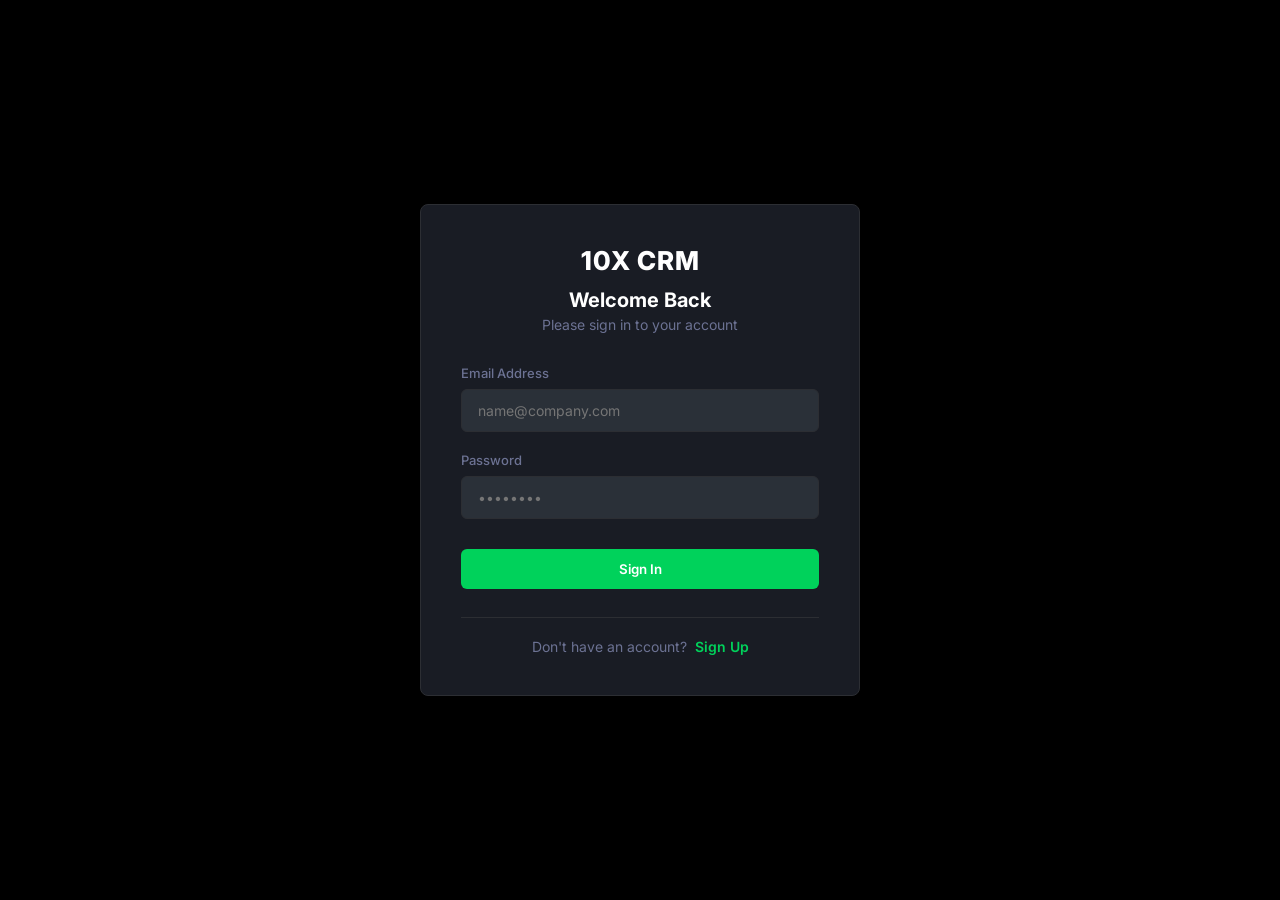
==== index.html @ eea96eb8 "feat: initial commit with CRM structure, sessionStorage auth, and settings" ====
<!DOCTYPE html>
<html lang="en" data-theme="dark">

<head>
    <meta charset="UTF-8">
    <meta name="viewport" content="width=device-width, initial-scale=1.0">
    <title>10X CRM - Login</title>
    <link rel="stylesheet" href="css/style.css">
</head>

<body>
    <div class="auth-container">
        <div class="auth-card">
            <div class="auth-header">
                <div class="logo-text">10X CRM</div>
                <h1 class="auth-title">Welcome Back</h1>
                <p class="auth-subtitle">Please sign in to your account</p>
            </div>
            <form id="form-signin">
                <div class="form-group">
                    <label>Email Address</label>
                    <input id="signinEmail" type="email" class="form-control" placeholder="name@company.com" required>
                </div>
                <div class="form-group">
                    <label>Password</label>
                    <input id="signinPassword" type="password" class="form-control" placeholder="••••••••" required>
                </div>
                <button type="submit" class="btn-primary">Sign In</button>
            </form>
            <div class="auth-footer">
                Don't have an account? <a href="signup.html">Sign Up</a>
            </div>
        </div>
    </div>
    <script src="js/storage.js"></script>
    <script src="js/auth.js"></script>
</body>

</html>
---- css/style.css ----
@import url("https://fonts.googleapis.com/css2?family=Inter:wght@300;400;500;600;700&display=swap");

/* Dark Theme (Corona Admin Inspired) */
:root[data-theme="dark"] {
  --bg-main: #000000;
  --bg-card: #191c24;
  --bg-sidebar: #111317;
  --bg-active-nav: #0f1015;
  --border-color: #2c2e33;
  --text-primary: #ffffff;
  --text-secondary: #6c7293;
  --accent-color: #00d25b;
  --accent-hover: #00b34d;
  --input-bg: #2a3038;
  --shadow: 0 5px 10px rgba(0, 0, 0, 0.5);

  --status-lead: #0976a5;
  --status-contacted: #ffab00;
  --status-won: #00d25b;
  --status-lost: #fc424a;
}
.flex {
  display: flex;
}
.flex-group {
  display: flex;
  justify-content: space-between;
}
/* Light Theme (Linear & Stripe Inspired) */
:root[data-theme="light"] {
  --bg-main: #f8fafc;
  --bg-card: #ffffff;
  --bg-sidebar: #ffffff;
  --bg-active-nav: #e0e7ff; /* ღია იასამნისფერი აქტიური ნავიგაციისთვის */
  --border-color: #e2e8f0;
  --text-primary: #0f172a;
  --text-secondary: #64748b;
  --accent-color: #4f46e5; /* Linear/Stripe style indigo */
  --accent-hover: #4338ca;
  --input-bg: #f1f5f9;
  --shadow: 0 4px 6px -1px rgba(0, 0, 0, 0.05);

  --status-lead: #2563eb;
  --status-contacted: #d97706;
  --status-won: #10b981;
  --status-lost: #ef4444;
}

* {
  margin: 0;
  padding: 0;
  box-sizing: border-box;
  font-family: "Inter", sans-serif;
  transition:
    background-color 0.2s,
    color 0.2s,
    border-color 0.2s;
}

body {
  background-color: var(--bg-main);
  color: var(--text-primary);
  min-height: 100vh;
}

/* Auth Layout */
.auth-container {
  display: flex;
  justify-content: center;
  align-items: center;
  min-height: 100vh;
  padding: 20px;
}

.auth-card {
  background-color: var(--bg-card);
  border: 1px solid var(--border-color);
  border-radius: 8px;
  padding: 40px;
  width: 100%;
  max-width: 440px;
  box-shadow: var(--shadow);
}

.auth-header {
  text-align: center;
  margin-bottom: 32px;
}

.logo-text {
  font-size: 26px;
  font-weight: 800;
  letter-spacing: 1px;
  color: var(--text-primary);
  display: inline-block;
  cursor: default;
}

.auth-title {
  font-size: 20px;
  margin-top: 12px;
  color: var(--text-primary);
}

.auth-subtitle {
  font-size: 14px;
  color: var(--text-secondary);
  margin-top: 4px;
}

.form-group {
  margin-bottom: 20px;
}

#themeSelect {
  width: 150px;
}

.form-group label {
  display: block;
  font-size: 13px;
  font-weight: 500;
  color: var(--text-secondary);
  margin-bottom: 8px;
}

.form-control {
  width: 100%;
  padding: 12px 16px;
  background-color: var(--input-bg);
  border: 1px solid var(--border-color);
  border-radius: 6px;
  color: var(--text-primary);
  font-size: 14px;
  outline: none;
}

.form-control:focus {
  border-color: var(--accent-color);
}
.form-control:focus::placeholder{
  opacity: 0;
}

.btn-primary {
  width: 100%;
  padding: 12px;
  background-color: var(--accent-color);
  color: white;
  border: none;
  border-radius: 6px;
  font-weight: 600;
  cursor: pointer;
  margin-top: 10px;
}

.btn-primary:hover {
  background-color: var(--accent-hover);
}

.btn-auto-width {
  width: auto;
  padding: 10px 20px;
}

.auth-footer {
  text-align: center;
  margin-top: 28px;
  padding-top: 20px;
  border-top: 1px solid var(--border-color);
  font-size: 14px;
  color: var(--text-secondary);
  display: flex;
  align-items: center;
  justify-content: center;
  gap: 8px;
}

.auth-footer a {
  color: var(--accent-color);
  text-decoration: none;
  font-weight: 600;
}

.auth-footer a:hover {
  text-decoration: underline;
}

.error-text {
  color: var(--status-lost);
  font-size: 12px;
  margin-top: 6px;
  display: none;
}

/* App Layout */
.app-container {
  display: flex;
  min-height: 100vh;
}

.sidebar {
  width: 250px;
  background-color: var(--bg-sidebar);
  border-right: 1px solid var(--border-color);
  padding: 24px 16px;
  display: flex;
  flex-direction: column;
  justify-content: space-between;
}

.sidebar-nav {
  display: flex;
  flex-direction: column;
  gap: 8px;
  margin-top: 32px;
}

.nav-link {
  display: flex;
  align-items: center;
  gap: 12px;
  padding: 12px 16px;
  color: var(--text-secondary);
  text-decoration: none;
  border-radius: 6px;
  font-weight: 500;
}

/* Navigation Light / Dark fix */
.nav-link:hover,
.nav-link.active {
  background-color: var(--bg-active-nav);
  color: var(--accent-color);
  border-left: 3px solid var(--accent-color);
  font-weight: 600;
  padding: 12px 13px;
}

.sidebar-bottom {
  display: flex;
  flex-direction: column;
  gap: 12px;
  border-top: 1px solid var(--border-color);
  padding-top: 16px;
}

.theme-btn {
  display: flex;
  align-items: center;
  gap: 12px;
  padding: 10px 16px;
  background: var(--input-bg);
  border: 1px solid var(--border-color);
  color: var(--text-primary);
  cursor: pointer;
  width: 100%;
  border-radius: 6px;
  font-size: 14px;
}

.logout-btn {
  justify-content: center;
  gap: 8px;
  padding: 12px 18px;
  color: var(--status-lost);
  text-decoration: none;
  border-radius: 6px;
  font-weight: 600;
  transition: all 0.2s ease;
}

.logout-btn:hover {
  color: rgb(255, 0, 0);
}

.settings-btn {
  padding: 12px 18px;
  text-decoration: none;
  color: var(--text-secondary);
}
.settings-btn:hover {
  color: var(--accent-color);
}
.settings-btn.active {
  color: var(--accent-color);
}

.main-content {
  flex: 1;
  padding: 32px;
  overflow-y: auto;
}

.page-header {
  display: flex;
  justify-content: space-between;
  align-items: center;
  margin-bottom: 32px;
}

.clock-display {
  font-size: 16px;
  font-weight: 600;
  color: var(--text-secondary);
}

.stats-grid {
  display: grid;
  grid-template-columns: repeat(auto-fit, minmax(200px, 1fr));
  gap: 20px;
  margin-bottom: 32px;
}

.stat-card {
  background-color: var(--bg-card);
  border: 1px solid var(--border-color);
  padding: 20px;
  border-radius: 8px;
  box-shadow: var(--shadow);
}

.stat-title {
  font-size: 13px;
  color: var(--text-secondary);
}

.stat-value {
  font-size: 24px;
  font-weight: 700;
  margin-top: 8px;
}

.section-title {
  margin-bottom: 16px;
}

.pipeline-grid {
  display: grid;
  grid-template-columns: repeat(4, 1fr);
  gap: 16px;
  margin-bottom: 32px;
}

.pipeline-card {
  background-color: var(--bg-card);
  border: 1px solid var(--border-color);
  padding: 16px;
  border-radius: 8px;
}

.border-lead {
  border-top: 3px solid var(--status-lead);
}
.border-contacted {
  border-top: 3px solid var(--status-contacted);
}
.border-won {
  border-top: 3px solid var(--status-won);
}
.border-lost {
  border-top: 3px solid var(--status-lost);
}

.table-container {
  background-color: var(--bg-card);
  border: 1px solid var(--border-color);
  border-radius: 8px;
  overflow: hidden;
}

table {
  width: 100%;
  border-collapse: collapse;
  text-align: left;
}

th,
td {
  padding: 16px;
  border-bottom: 1px solid var(--border-color);
  font-size: 14px;
}

th {
  color: var(--text-secondary);
  font-weight: 500;
  background-color: var(--input-bg);
}

.badge {
  padding: 4px 10px;
  border-radius: 4px;
  font-size: 12px;
  font-weight: 600;
  text-transform: lowercase;
}

.badge-lead {
  background: rgba(9, 118, 165, 0.15);
  color: var(--status-lead);
}
.badge-contacted {
  background: rgba(255, 171, 0, 0.15);
  color: var(--status-contacted);
}
.badge-won {
  background: rgba(0, 210, 91, 0.15);
  color: var(--status-won);
}
.badge-lost {
  background: rgba(252, 66, 74, 0.15);
  color: var(--status-lost);
}

/* Clients Controls */
.controls-bar {
  display: flex;
  gap: 16px;
  margin-bottom: 24px;
}

.search-input {
  max-width: 300px;
}

.filter-select {
  max-width: 180px;
}

.action-btn {
  background: none;
  border: none;
  cursor: pointer;
}

.action-edit {
  color: var(--accent-color);
}

.action-delete {
  color: var(--status-lost);
  margin-left: 8px;
}

/* Profile Grid */
.profile-grid {
  display: grid;
  grid-template-columns: repeat(auto-fit, minmax(300px, 1fr));
  gap: 32px;
}
.profile-info {
  width: 582px;
}

/* Modal */
.modal {
  display: none;
  position: fixed;
  top: 0;
  left: 0;
  width: 100%;
  height: 100%;
  background: rgba(0, 0, 0, 0.7);
  justify-content: center;
  align-items: center;
}

.modal-content {
  background: var(--bg-card);
  border: 1px solid var(--border-color);
  padding: 24px;
  border-radius: 8px;
  width: 100%;
  max-width: 500px;
}
.Setting-page {
  width: 582px;
}
.theme-card {
  display: flex;
}
.toggle-theme {
  margin-bottom: 30px;
}
.toggle-theme h3 {
  margin-bottom: 0;
  padding-top: 10px;
}
.toggle-theme-control {
  display: flex;
  justify-content: space-between;
  width: 70%;
  margin-bottom: 0;
}
.toggle-theme-control label {
  margin: 0;
  padding-top: 15px;
}
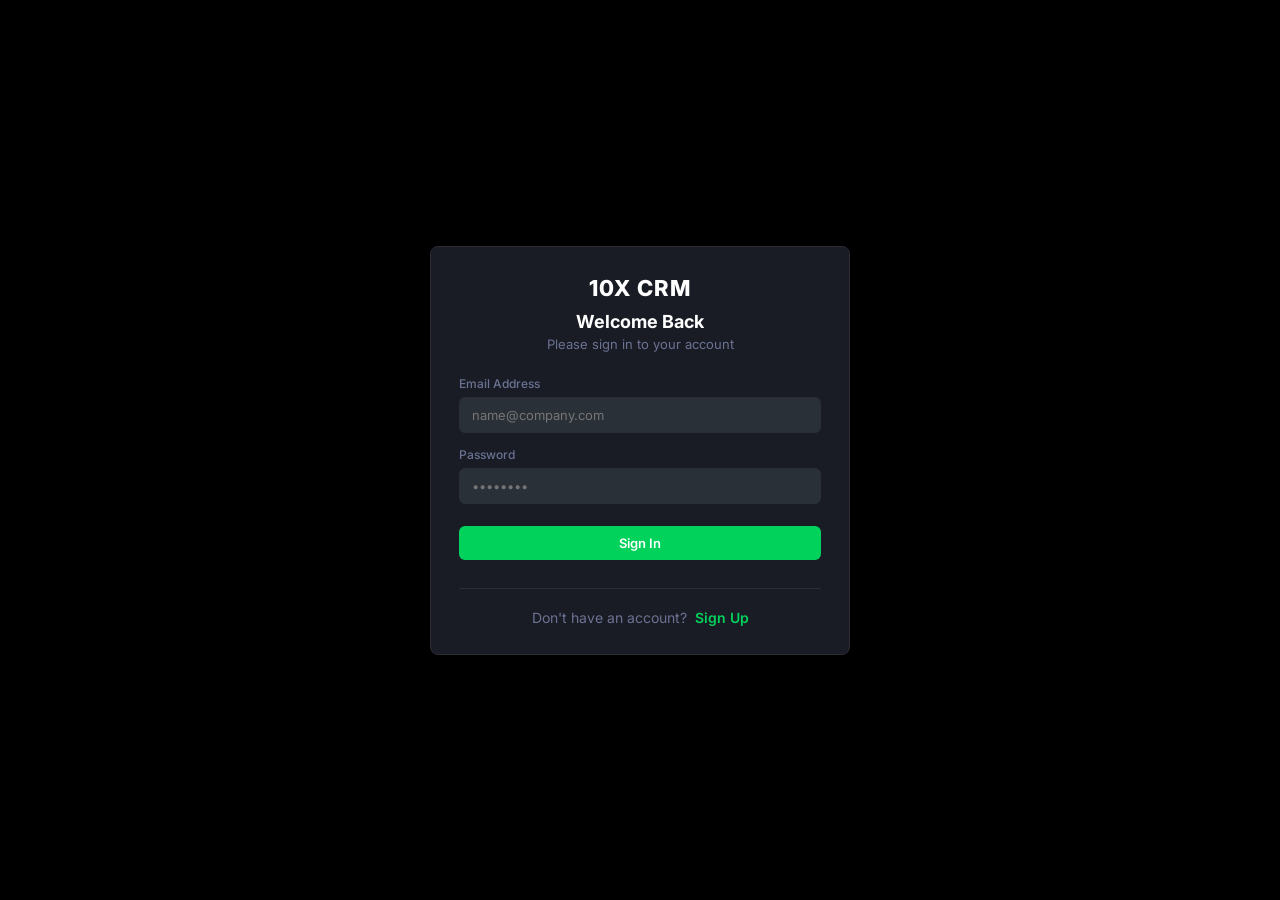
==== commit 711ad5d8: "feat: inline validation errors, password complexity & login alert modal" ====
--- a/index.html
+++ b/index.html
@@ -12,18 +12,20 @@
     <div class="auth-container">
         <div class="auth-card">
             <div class="auth-header">
-                <div class="logo-text">10X CRM</div>
+                <a href="dashboard.html" class="logo-text">10X CRM</a>
                 <h1 class="auth-title">Welcome Back</h1>
                 <p class="auth-subtitle">Please sign in to your account</p>
             </div>
-            <form id="form-signin">
+            <form id="form-signin" novalidate>
                 <div class="form-group">
                     <label>Email Address</label>
-                    <input id="signinEmail" type="email" class="form-control" placeholder="name@company.com" required>
+                    <input id="signinEmail" type="email" class="form-control" placeholder="name@company.com">
+                    <small id="signinEmailError" class="field-error-msg"></small>
                 </div>
                 <div class="form-group">
                     <label>Password</label>
-                    <input id="signinPassword" type="password" class="form-control" placeholder="••••••••" required>
+                    <input id="signinPassword" type="password" class="form-control" placeholder="••••••••">
+                    <small id="signinPasswordError" class="field-error-msg"></small>
                 </div>
                 <button type="submit" class="btn-primary">Sign In</button>
             </form>
@@ -32,6 +34,21 @@
             </div>
         </div>
     </div>
+
+    <!-- Custom Alert Modal -->
+    <div class="modal" id="appAlertModal">
+        <div class="modal-content">
+            <div class="modal-header">
+                <h3 class="section-title" id="alertModalTitle">Notification</h3>
+                <button type="button" class="modal-close-btn" onclick="closeAlertModal()">✖</button>
+            </div>
+            <p class="modal-message" id="alertModalMessage"></p>
+            <div class="modal-actions">
+                <button type="button" class="btn-primary btn-auto-width" onclick="closeAlertModal()">OK</button>
+            </div>
+        </div>
+    </div>
+
     <script src="js/storage.js"></script>
     <script src="js/auth.js"></script>
 </body>
--- a/css/style.css
+++ b/css/style.css
@@ -57,10 +57,27 @@
     border-color 0.2s;
 }
 
+/* Custom Scrollbars (No third party libraries) */
+::-webkit-scrollbar {
+  width: 6px;
+  height: 6px;
+}
+::-webkit-scrollbar-track {
+  background: var(--bg-main);
+}
+::-webkit-scrollbar-thumb {
+  background: var(--border-color);
+  border-radius: 3px;
+}
+::-webkit-scrollbar-thumb:hover {
+  background: var(--text-secondary);
+}
+
 body {
   background-color: var(--bg-main);
   color: var(--text-primary);
   min-height: 100vh;
+  overflow-x: hidden;
 }
 
 /* Auth Layout */
@@ -76,19 +93,19 @@
   background-color: var(--bg-card);
   border: 1px solid var(--border-color);
   border-radius: 8px;
-  padding: 40px;
+  padding: 28px;
   width: 100%;
-  max-width: 440px;
+  max-width: 420px;
   box-shadow: var(--shadow);
 }
 
 .auth-header {
   text-align: center;
-  margin-bottom: 32px;
+  margin-bottom: 24px;
 }
 
 .logo-text {
-  font-size: 26px;
+  font-size: 22px;
   font-weight: 800;
   letter-spacing: 1px;
   color: var(--text-primary);
@@ -97,61 +114,62 @@
 }
 
 .auth-title {
-  font-size: 20px;
-  margin-top: 12px;
+  font-size: 18px;
+  margin-top: 10px;
   color: var(--text-primary);
 }
 
 .auth-subtitle {
-  font-size: 14px;
+  font-size: 13px;
   color: var(--text-secondary);
   margin-top: 4px;
 }
 
 .form-group {
-  margin-bottom: 20px;
+  margin-bottom: 14px;
 }
 
 #themeSelect {
-  width: 150px;
+  width: 140px;
 }
 
 .form-group label {
   display: block;
-  font-size: 13px;
+  font-size: 12px;
   font-weight: 500;
   color: var(--text-secondary);
-  margin-bottom: 8px;
+  margin-bottom: 6px;
 }
 
 .form-control {
   width: 100%;
-  padding: 12px 16px;
+  padding: 9px 12px;
   background-color: var(--input-bg);
   border: 1px solid var(--border-color);
   border-radius: 6px;
   color: var(--text-primary);
-  font-size: 14px;
+  font-size: 13px;
   outline: none;
 }
 
 .form-control:focus {
   border-color: var(--accent-color);
 }
-.form-control:focus::placeholder{
+.form-control:focus::placeholder {
   opacity: 0;
 }
 
 .btn-primary {
   width: 100%;
-  padding: 12px;
+  padding: 9px 14px;
   background-color: var(--accent-color);
   color: white;
   border: none;
   border-radius: 6px;
   font-weight: 600;
-  cursor: pointer;
-  margin-top: 10px;
+  font-size: 13px;
+  cursor: pointer;
+  margin-top: 8px;
 }
 
 .btn-primary:hover {
@@ -186,6 +204,31 @@
   text-decoration: underline;
 }
 
+.form-control.input-error {
+  border-color: var(--status-lost) !important;
+  background-color: rgba(252, 66, 74, 0.06);
+}
+
+.field-error-msg {
+  color: var(--status-lost);
+  font-size: 12px;
+  font-weight: 500;
+  margin-top: 5px;
+  display: none;
+  align-items: center;
+  gap: 4px;
+  line-height: 1.3;
+}
+
+.field-error-msg.visible {
+  display: flex;
+}
+
+.field-error-msg::before {
+  content: "⚠️";
+  font-size: 11px;
+}
+
 .error-text {
   color: var(--status-lost);
   font-size: 12px;
@@ -200,10 +243,10 @@
 }
 
 .sidebar {
-  width: 250px;
+  width: 215px;
   background-color: var(--bg-sidebar);
   border-right: 1px solid var(--border-color);
-  padding: 24px 16px;
+  padding: 18px 12px;
   display: flex;
   flex-direction: column;
   justify-content: space-between;
@@ -212,19 +255,20 @@
 .sidebar-nav {
   display: flex;
   flex-direction: column;
-  gap: 8px;
-  margin-top: 32px;
+  gap: 6px;
+  margin-top: 24px;
 }
 
 .nav-link {
   display: flex;
   align-items: center;
-  gap: 12px;
-  padding: 12px 16px;
+  gap: 10px;
+  padding: 9px 12px;
   color: var(--text-secondary);
   text-decoration: none;
   border-radius: 6px;
   font-weight: 500;
+  font-size: 13px;
 }
 
 /* Navigation Light / Dark fix */
@@ -234,7 +278,37 @@
   color: var(--accent-color);
   border-left: 3px solid var(--accent-color);
   font-weight: 600;
-  padding: 12px 13px;
+  padding: 9px 10px;
+}
+
+/* Sidebar Live Clock */
+.sidebar-clock {
+  margin-top: auto;
+  margin-bottom: 12px;
+  padding: 10px 14px;
+  background-color: var(--input-bg);
+  border: 1px solid var(--border-color);
+  border-radius: 8px;
+  display: flex;
+  align-items: center;
+  justify-content: space-between;
+}
+
+.sidebar-clock .clock-label {
+  display: flex;
+  align-items: center;
+  gap: 6px;
+  font-size: 13px;
+  font-weight: 500;
+  color: var(--text-secondary);
+}
+
+.sidebar-clock .clock-time {
+  font-family: "Consolas", "Courier New", monospace;
+  font-size: 14px;
+  font-weight: 700;
+  color: var(--accent-color);
+  letter-spacing: 0.8px;
 }
 
 .sidebar-bottom {
@@ -288,7 +362,7 @@
 
 .main-content {
   flex: 1;
-  padding: 32px;
+  padding: 20px 24px;
   overflow-y: auto;
 }
 
@@ -296,57 +370,65 @@
   display: flex;
   justify-content: space-between;
   align-items: center;
-  margin-bottom: 32px;
+  margin-bottom: 20px;
+}
+
+.page-header h2 {
+  font-size: 20px;
+  font-weight: 700;
 }
 
 .clock-display {
-  font-size: 16px;
+  font-size: 14px;
   font-weight: 600;
   color: var(--text-secondary);
 }
 
 .stats-grid {
   display: grid;
-  grid-template-columns: repeat(auto-fit, minmax(200px, 1fr));
-  gap: 20px;
-  margin-bottom: 32px;
+  grid-template-columns: repeat(auto-fit, minmax(180px, 1fr));
+  gap: 14px;
+  margin-bottom: 20px;
 }
 
 .stat-card {
   background-color: var(--bg-card);
   border: 1px solid var(--border-color);
-  padding: 20px;
+  padding: 14px 16px;
   border-radius: 8px;
   box-shadow: var(--shadow);
 }
 
 .stat-title {
-  font-size: 13px;
+  font-size: 12px;
   color: var(--text-secondary);
 }
 
 .stat-value {
-  font-size: 24px;
+  font-size: 20px;
   font-weight: 700;
-  margin-top: 8px;
+  margin-top: 4px;
 }
 
 .section-title {
-  margin-bottom: 16px;
+  margin-bottom: 12px;
+  font-size: 15px;
+  font-weight: 600;
 }
 
 .pipeline-grid {
   display: grid;
   grid-template-columns: repeat(4, 1fr);
-  gap: 16px;
-  margin-bottom: 32px;
+  gap: 12px;
+  margin-bottom: 20px;
 }
 
 .pipeline-card {
   background-color: var(--bg-card);
   border: 1px solid var(--border-color);
-  padding: 16px;
+  padding: 12px 14px;
   border-radius: 8px;
+  cursor: pointer;
 }
 
 .border-lead {
@@ -366,7 +448,26 @@
   background-color: var(--bg-card);
   border: 1px solid var(--border-color);
   border-radius: 8px;
-  overflow: hidden;
+  max-height: 520px;
+  overflow-y: auto;
+}
+
+.see-more-container {
+  display: flex;
+  justify-content: flex-end;
+  margin-top: 10px;
+}
+
+.see-more-link {
+  color: var(--accent-color);
+  text-decoration: none;
+  font-size: 13px;
+  font-weight: 600;
+  transition: color 0.2s ease;
+}
+
+.see-more-link:hover {
+  text-decoration: underline;
 }
 
 table {
@@ -377,15 +478,18 @@
 
 th,
 td {
-  padding: 16px;
+  padding: 10px 14px;
   border-bottom: 1px solid var(--border-color);
-  font-size: 14px;
+  font-size: 13px;
 }
 
 th {
   color: var(--text-secondary);
   font-weight: 500;
   background-color: var(--input-bg);
+  position: sticky;
+  top: 0;
+  z-index: 2;
 }
 
 .badge {
@@ -448,9 +552,6 @@
   display: grid;
   grid-template-columns: repeat(auto-fit, minmax(300px, 1fr));
   gap: 32px;
-}
-.profile-info {
-  width: 582px;
 }
 
 /* Modal */
@@ -464,6 +565,7 @@
   background: rgba(0, 0, 0, 0.7);
   justify-content: center;
   align-items: center;
+  z-index: 1000;
 }
 
 .modal-content {
@@ -474,6 +576,48 @@
   width: 100%;
   max-width: 500px;
 }
+
+.btn-secondary {
+  padding: 10px 18px;
+  background-color: var(--input-bg);
+  color: var(--text-primary);
+  border: 1px solid var(--border-color);
+  border-radius: 6px;
+  font-weight: 600;
+  cursor: pointer;
+}
+
+.btn-secondary:hover {
+  background-color: var(--border-color);
+}
+
+.btn-danger {
+  padding: 10px 18px;
+  background-color: var(--status-lost);
+  color: white;
+  border: none;
+  border-radius: 6px;
+  font-weight: 600;
+  cursor: pointer;
+}
+
+.btn-danger:hover {
+  opacity: 0.9;
+}
+
+.modal-actions {
+  display: flex;
+  justify-content: flex-end;
+  gap: 12px;
+  margin-top: 20px;
+}
+
+.modal-message {
+  margin-bottom: 20px;
+  font-size: 14px;
+  color: var(--text-primary);
+  line-height: 1.5;
+}
 .Setting-page {
   width: 582px;
 }
@@ -497,3 +641,441 @@
   margin: 0;
   padding-top: 15px;
 }
+
+.password-wrapper {
+  position: relative;
+}
+
+.form-control.input-weak {
+  border-color: #e74c3c;
+  transition: border-color 0.3s ease;
+}
+
+.form-control.input-medium {
+  border-color: #e67e22;
+  transition: border-color 0.3s ease;
+}
+
+.form-control.input-strong {
+  border-color: #27ae60;
+  transition: border-color 0.3s ease;
+}
+
+.error-text {
+  display: block;
+  visibility: hidden;
+  font-size: 0.8rem;
+  font-weight: 500;
+  min-height: 1.2em;
+  margin-top: 4px;
+  margin-bottom: 2px;
+  transition: color 0.3s ease;
+}
+
+.error-text.visible {
+  visibility: visible;
+}
+
+.error-text.error-weak {
+  color: #e74c3c;
+}
+
+.error-text.error-medium {
+  color: #e67e22;
+}
+
+.error-text.error-strong {
+  color: #27ae60;
+}
+
+/* ============================================
+   Clients Page
+   ============================================ */
+
+/* Toolbar */
+.clients-toolbar {
+  display: flex;
+  justify-content: space-between;
+  align-items: center;
+  gap: 16px;
+  margin-bottom: 24px;
+  flex-wrap: wrap;
+}
+
+.toolbar-left {
+  display: flex;
+  align-items: center;
+  gap: 16px;
+  flex-wrap: wrap;
+}
+
+/* Search */
+.search-wrapper {
+  position: relative;
+  display: flex;
+  align-items: center;
+}
+
+.search-icon {
+  position: absolute;
+  left: 12px;
+  font-size: 14px;
+  pointer-events: none;
+}
+
+.search-wrapper .search-input {
+  max-width: 260px;
+  padding-left: 36px;
+}
+
+/* Sort select */
+.sort-select {
+  width: auto;
+  min-width: 150px;
+}
+
+/* Filter chips */
+.filter-chips {
+  display: flex;
+  gap: 8px;
+  flex-wrap: wrap;
+}
+
+.chip {
+  padding: 6px 16px;
+  border-radius: 20px;
+  border: 1px solid var(--border-color);
+  background: transparent;
+  color: var(--text-secondary);
+  font-size: 13px;
+  font-weight: 500;
+  cursor: pointer;
+}
+
+.chip:hover {
+  border-color: var(--accent-color);
+  color: var(--accent-color);
+}
+
+.chip-active {
+  background: var(--accent-color);
+  border-color: var(--accent-color);
+  color: #fff;
+}
+
+/* Loading / Error zone */
+.clients-feedback {
+  display: flex;
+  flex-direction: column;
+  align-items: center;
+  gap: 16px;
+  padding: 80px 24px;
+  text-align: center;
+}
+
+.clients-error {
+  background: var(--bg-card);
+  border: 1px solid var(--border-color);
+  border-radius: 8px;
+}
+
+.feedback-text {
+  font-size: 15px;
+  color: var(--text-secondary);
+}
+
+.no-clients-text {
+  padding: 40px;
+  color: var(--text-secondary);
+  text-align: center;
+}
+
+/* Loading spinner */
+.loading-spinner {
+  width: 40px;
+  height: 40px;
+  border: 3px solid var(--border-color);
+  border-top-color: var(--accent-color);
+  border-radius: 50%;
+  animation: spin 0.8s linear infinite;
+}
+
+@keyframes spin {
+  to {
+    transform: rotate(360deg);
+  }
+}
+
+/* Client name cell */
+.client-name-cell {
+  display: flex;
+  align-items: center;
+  gap: 12px;
+}
+.client-cell {
+  display: flex;
+  align-items: center;
+}
+
+/* Avatar */
+.client-avatar {
+  width: 36px;
+  height: 36px;
+  border-radius: 50%;
+  display: flex;
+  align-items: center;
+  justify-content: center;
+  font-size: 13px;
+  font-weight: 700;
+  color: #fff;
+  flex-shrink: 0;
+  text-transform: uppercase;
+}
+.client-cell > .client-name {
+  margin-left: 10px;
+}
+
+.avatar-color-1 {
+  background: #0976a5;
+}
+.avatar-color-2 {
+  background: #00d25b;
+}
+.avatar-color-3 {
+  background: #ffab00;
+}
+.avatar-color-4 {
+  background: #fc424a;
+}
+.avatar-color-5 {
+  background: #7c3aed;
+}
+.avatar-color-6 {
+  background: #0ea5e9;
+}
+.avatar-color-7 {
+  background: #f97316;
+}
+
+/* Deal value */
+.deal-value {
+  font-weight: 600;
+  color: var(--accent-color);
+}
+
+/* Row hover & pointer */
+.client-row {
+  cursor: pointer;
+}
+
+.client-row:hover {
+  background: var(--input-bg);
+}
+
+/* Page title */
+.page-title {
+  font-size: 24px;
+  font-weight: 700;
+}
+
+/* Modal close button */
+.modal-close-btn {
+  background: none;
+  border: none;
+  color: var(--text-secondary);
+  font-size: 18px;
+  cursor: pointer;
+  padding: 4px 8px;
+  border-radius: 4px;
+}
+
+.modal-close-btn:hover {
+  color: var(--status-lost);
+}
+
+.modal-header {
+  display: flex;
+  justify-content: space-between;
+  align-items: center;
+  margin-bottom: 20px;
+}
+
+/* Client Info Modal details styling */
+.client-details {
+  display: flex;
+  flex-direction: column;
+  gap: 12px;
+}
+
+.detail-row {
+  display: flex;
+  justify-content: space-between;
+  align-items: center;
+  padding: 10px 14px;
+  background: var(--input-bg);
+  border-radius: 6px;
+  border: 1px solid var(--border-color);
+}
+
+.highlight-row {
+  border-color: var(--accent-color);
+  background: rgba(0, 210, 91, 0.08);
+}
+
+.detail-label {
+  font-size: 13px;
+  color: var(--text-secondary);
+  font-weight: 500;
+}
+
+.detail-value {
+  font-size: 14px;
+  font-weight: 600;
+  color: var(--text-primary);
+}
+
+/* Phone number highlighted style */
+.phone-highlight {
+  color: var(--accent-color);
+  font-size: 16px;
+  font-weight: 700;
+  letter-spacing: 0.5px;
+}
+
+#modal-status {
+  outline: none;
+  background-color: var(--input-bg);
+}
+
+/* Clickable Logo */
+.logo-text {
+  cursor: pointer;
+  text-decoration: none;
+  color: inherit;
+  display: inline-block;
+}
+
+/* Sidebar Theme Switch Slider */
+.sidebar-theme-wrapper {
+  margin-bottom: 12px;
+}
+
+.theme-switch-container {
+  display: flex;
+  align-items: center;
+  justify-content: space-between;
+  padding: 8px 12px;
+  background: var(--input-bg);
+  border-radius: 6px;
+  border: 1px solid var(--border-color);
+}
+
+.theme-switch-label {
+  font-size: 13px;
+  color: var(--text-secondary);
+  display: flex;
+  align-items: center;
+  gap: 6px;
+  font-weight: 500;
+}
+
+.theme-switch {
+  position: relative;
+  display: inline-block;
+  width: 44px;
+  height: 22px;
+}
+
+.theme-switch input {
+  opacity: 0;
+  width: 0;
+  height: 0;
+}
+
+.slider {
+  position: absolute;
+  cursor: pointer;
+  top: 0;
+  left: 0;
+  right: 0;
+  bottom: 0;
+  background-color: #374151;
+  transition: 0.3s;
+  border-radius: 22px;
+}
+
+.slider:before {
+  position: absolute;
+  content: "";
+  height: 16px;
+  width: 16px;
+  left: 3px;
+  bottom: 3px;
+  background-color: #ffffff;
+  transition: 0.3s;
+  border-radius: 50%;
+}
+
+.theme-switch input:checked + .slider {
+  background-color: var(--accent-color);
+}
+
+.theme-switch input:checked + .slider:before {
+  transform: translateX(22px);
+}
+
+/* Pagination Styling for clients.html */
+.pagination-container {
+  display: flex;
+  justify-content: space-between;
+  align-items: center;
+  padding: 16px 0 0 0;
+  margin-top: 16px;
+  border-top: 1px solid var(--border-color);
+}
+
+.pagination-info {
+  font-size: 13px;
+  color: var(--text-secondary);
+}
+
+.pagination-controls {
+  display: flex;
+  gap: 6px;
+  align-items: center;
+}
+
+.page-btn {
+  padding: 6px 12px;
+  border: 1px solid var(--border-color);
+  background: var(--bg-card);
+  color: var(--text-primary);
+  border-radius: 4px;
+  cursor: pointer;
+  font-size: 13px;
+  transition: all 0.2s;
+}
+
+.page-btn:hover:not(:disabled) {
+  border-color: var(--accent-color);
+  color: var(--accent-color);
+}
+
+.page-btn.active {
+  background: var(--accent-color);
+  color: #ffffff;
+  border-color: var(--accent-color);
+}
+
+.page-btn:disabled {
+  opacity: 0.4;
+  cursor: not-allowed;
+}
+
+/* Profile button container at bottom */
+.profile-actions-bottom {
+  margin-top: 16px;
+  display: flex;
+  justify-content: flex-end;
+}
+
